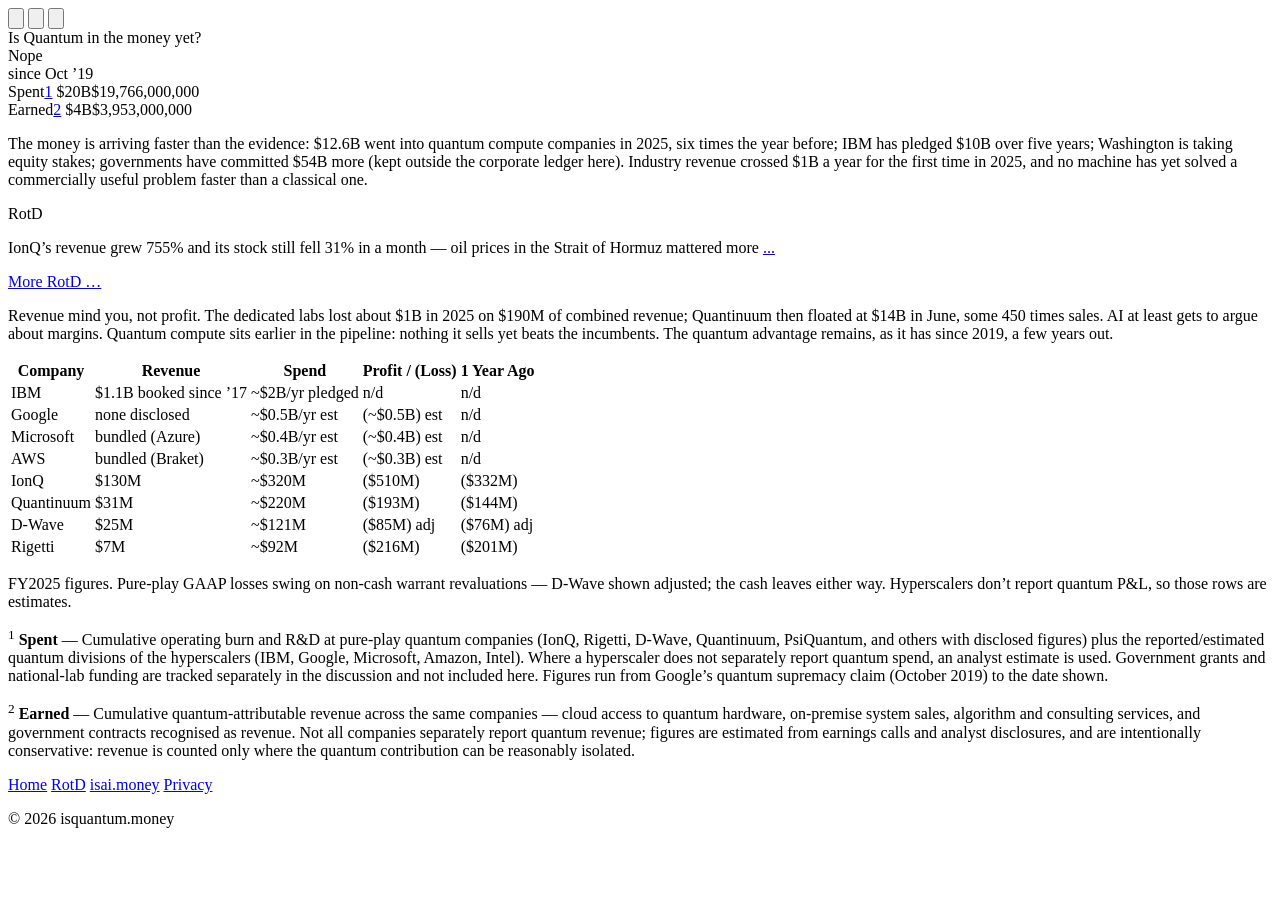
==== index.html @ f1ada610 "deploy: 2026-07-30" ====
<!DOCTYPE html>
<html lang="en">
  <head>
    <meta charset="UTF-8">
    <script>(function(){try{var t=localStorage.getItem('theme');if(t==='light'||t==='dark'){document.documentElement.setAttribute('data-theme',t);}}catch(e){}})();</script>
    <meta name="viewport" content="width=device-width, initial-scale=1.0">
    <meta http-equiv="X-UA-Compatible" content="IE=edge">

    <title>Is Quantum in the Money Yet?</title>
    <meta name="description" content="Tracking whether the quantum computing industry is making money — revenue, spend, and burn rates across quantum labs and hyperscaler quantum divisions.">
    <meta name="robots" content="index, follow">
    <meta name="revisit-after" content="1 day">

    <link rel="canonical" href="https://isquantum.money/">

    <!-- Open Graph -->
    <meta property="og:type" content="website">
    <meta property="og:url" content="https://isquantum.money/">
    <meta property="og:title" content="Is Quantum in the Money Yet?">
    <meta property="og:description" content="Tracking whether the quantum computing industry is making money — revenue, spend, and burn rates across quantum labs and hyperscaler quantum divisions.">
    <!-- og:image TBD — needs quantum-specific artwork (assets/OG.png, 1200×630) -->


    <link rel="icon" type="image/svg+xml" href="/favicon.svg">

    <link rel="stylesheet" href="style.css">
    <script src="scripts.js" defer></script>
    <script src="theme.js" defer></script>

    
  </head>
  <body>

    <div class="theme-toggle" role="radiogroup" aria-label="Theme">
      <button type="button" data-theme-choice="light" role="radio" aria-checked="false" aria-label="Light" title="Light">
        <svg class="theme-toggle-icon" viewBox="0 0 24 24" aria-hidden="true">
          <circle cx="12" cy="12" r="4" fill="currentColor"/>
          <g stroke="currentColor" stroke-width="1.5" stroke-linecap="round">
            <line x1="12" y1="2" x2="12" y2="4.5"/>
            <line x1="12" y1="19.5" x2="12" y2="22"/>
            <line x1="2" y1="12" x2="4.5" y2="12"/>
            <line x1="19.5" y1="12" x2="22" y2="12"/>
            <line x1="4.93" y1="4.93" x2="6.64" y2="6.64"/>
            <line x1="17.36" y1="17.36" x2="19.07" y2="19.07"/>
            <line x1="4.93" y1="19.07" x2="6.64" y2="17.36"/>
            <line x1="17.36" y1="6.64" x2="19.07" y2="4.93"/>
          </g>
        </svg>
      </button>
      <button type="button" data-theme-choice="auto" role="radio" aria-checked="true" aria-label="Match system" title="Match system">
        <svg class="theme-toggle-icon" viewBox="0 0 24 24" aria-hidden="true">
          <circle cx="12" cy="12" r="9" fill="none" stroke="currentColor" stroke-width="1.5"/>
          <path d="M12 3a9 9 0 0 1 0 18Z" fill="currentColor"/>
        </svg>
      </button>
      <button type="button" data-theme-choice="dark" role="radio" aria-checked="false" aria-label="Dark" title="Dark">
        <svg class="theme-toggle-icon" viewBox="0 0 24 24" aria-hidden="true">
          <path d="M20 14.5A8.5 8.5 0 1 1 9.5 4a7 7 0 0 0 10.5 10.5Z" fill="currentColor"/>
        </svg>
      </button>
    </div>

    <div class="content" id="question">
      Is Quantum in the money yet?
    </div>

    <div class="content">
      <span class="content" id="yesno">Nope</span>
    </div>

    <div class="content"><!--
  Audit trail (2026-07-07):

  SPENT since 23 Oct 2019 (corporate only): ~$20B
    Pure-play cumulative burn ~$8B:
      IonQ ~$1.3B (net losses FY20-25: 15+106+49+158+332+510M = ~$1.17B, + H1'26)
      Rigetti ~$0.6B | D-Wave ~$0.45B | Quantinuum ~$0.9B (FY24 $144M, FY25 $193M + prior years)
      PsiQuantum ~$1.2B | others (Xanadu, Pasqal, IQM, SandboxAQ, QuEra, Alice & Bob, ...) ~$3-3.5B
    Hyperscaler quantum R&D ~$13B (est; none separately reported):
      IBM ~$4.5B | Google ~$3B | Microsoft ~$2.5B | Amazon ~$1.5B | Intel ~$1B | others ~$1.5B
    Central estimate ~$21B -> $20B (speculative, rounded to nearest $5B).
    Capital RAISED is higher (McKinsey QTM 2026: $12.6B into quantum cos in 2025 alone) but
    much sits unspent on balance sheets (IonQ $3.3B, D-Wave $588M, Rigetti $569M cash).
    Government commitments (>$54B, McKinsey) excluded per methodology.
  Per-sec (spend): current annualised corporate spend ~$6.5B/yr
    (IBM ~$2B/yr pledge, pure-play burn ~$1B/yr, PsiQuantum builds, other startups, other
    hyperscalers) -> 6,500,000,000 / 31,557,600 s/yr = $206/s

  EARNED since 23 Oct 2019: ~$4B (estimate)
    Annual industry revenue: '19Q4 ~0.03 + '20 ~0.15 + '21 ~0.25 + '22 ~0.4 + '23 ~0.55
    + '24 ~0.7 + '25 ~1.1 (McKinsey: first year >$1B) + H1'26 ~0.7 = ~$3.9B -> $4B
    Cross-checks: IBM claims $1.1B booked since 2017; FY25 revenue: IonQ $130M,
    Quantinuum $30.9M, D-Wave $24.6M, Rigetti $7.1M; IonQ FY26 guidance $260-270M.
  Per-sec (revenue): current annualised ~$1.5B/yr
    -> 1,500,000,000 / 31,557,600 = $48/s

  Sources: McKinsey Quantum Technology Monitor 2026; company Q4/FY2025 and Q1 2026 releases;
  Quantinuum S-1 + Nasdaq debut (Jun 2026); IBM newsroom 2026-06-02 ($10B/5yr commitment);
  NIST/DoC letters of intent 2026-05-21. Full notes: research/research.2026-07-07.md
-->
<div class="aside totals">
  <div class="aside-title">since Oct &rsquo;19</div>
  <div class="total-item spend">
    <span class="total-label">Spent<a href="#fn1" class="fn-ref">1</a></span>
    <span class="total-value" data-value="20000000000" data-per-sec="206">$20B</span>
  </div>
  <div class="total-item revenue">
    <span class="total-label">Earned<a href="#fn2" class="fn-ref">2</a></span>
    <span class="total-value" data-value="4000000000" data-per-sec="48">$4B</span>
  </div>
</div></div>

    

    <div class="content">
  <p class="content">

The money is arriving faster than the evidence: $12.6B went into quantum
compute companies in 2025, six times the year before; IBM has pledged $10B over
five years; Washington is taking equity stakes; governments have committed $54B
more (kept outside the corporate ledger here). Industry revenue crossed $1B a
year for the first time in 2025, and no machine has yet solved a commercially
useful problem faster than a classical one.

  </p>
  <div class="aside rotd">
  <div class="aside-title" title="Ridiculousness of the Day">RotD</div>
  <p class="rotd-body">IonQ&rsquo;s revenue grew 755% and its stock still fell 31% in a month &mdash; oil prices in the Strait of Hormuz mattered more <a href="https://www.tikr.com/blog/ionq-fell-31-in-a-month-was-the-selloff-justified" rel="noopener noreferrer">...</a></p>
  <a class="rotd-more" href="/rotd/">More RotD &hellip;</a>
</div>

  <p class="content">

Revenue mind you, not profit. The dedicated labs lost about $1B in 2025 on
$190M of combined revenue; Quantinuum then floated at $14B in June, some 450
times sales. AI at least gets to argue about margins. Quantum compute sits
earlier in the pipeline: nothing it sells yet beats the incumbents. The quantum
advantage remains, as it has since 2019, a few years out.

  </p>
  <table class="content">
    <thead>
      <tr><th>Company</th><th>Revenue</th><th>Spend</th><th>Profit / (Loss)</th><th>1 Year Ago</th></tr>
    </thead>
    <tbody>
      <tr><td>IBM</td><td>$1.1B booked since &rsquo;17</td><td>~$2B/yr pledged</td><td>n/d</td><td>n/d</td></tr>
      <tr><td>Google</td><td>none disclosed</td><td>~$0.5B/yr est</td><td>(~$0.5B) est</td><td>n/d</td></tr>
      <tr><td>Microsoft</td><td>bundled (Azure)</td><td>~$0.4B/yr est</td><td>(~$0.4B) est</td><td>n/d</td></tr>
      <tr><td>AWS</td><td>bundled (Braket)</td><td>~$0.3B/yr est</td><td>(~$0.3B) est</td><td>n/d</td></tr>
      <tr><td>IonQ</td><td>$130M</td><td>~$320M</td><td>($510M)</td><td>($332M)</td></tr>
      <tr><td>Quantinuum</td><td>$31M</td><td>~$220M</td><td>($193M)</td><td>($144M)</td></tr>
      <tr><td>D-Wave</td><td>$25M</td><td>~$121M</td><td>($85M) adj</td><td>($76M) adj</td></tr>
      <tr><td>Rigetti</td><td>$7M</td><td>~$92M</td><td>($216M)</td><td>($201M)</td></tr>
    </tbody>
  </table>
  <p class="content">FY2025 figures. Pure-play GAAP losses swing on non-cash warrant revaluations &mdash; D-Wave shown adjusted; the cash leaves either way. Hyperscalers don&rsquo;t report quantum P&amp;L, so those rows are estimates.</p>
</div>

    <div class="content footnotes">
      <p class="footnote" id="fn1"><sup>1</sup> <strong>Spent</strong> &mdash; Cumulative operating burn and R&amp;D at pure-play quantum companies (IonQ, Rigetti, D-Wave, Quantinuum, PsiQuantum, and others with disclosed figures) plus the reported/estimated quantum divisions of the hyperscalers (IBM, Google, Microsoft, Amazon, Intel). Where a hyperscaler does not separately report quantum spend, an analyst estimate is used. Government grants and national-lab funding are tracked separately in the discussion and not included here. Figures run from Google&rsquo;s quantum supremacy claim (October 2019) to the date shown.</p>
      <p class="footnote" id="fn2"><sup>2</sup> <strong>Earned</strong> &mdash; Cumulative quantum-attributable revenue across the same companies &mdash; cloud access to quantum hardware, on-premise system sales, algorithm and consulting services, and government contracts recognised as revenue. Not all companies separately report quantum revenue; figures are estimated from earnings calls and analyst disclosures, and are intentionally conservative: revenue is counted only where the quantum contribution can be reasonably isolated.</p>
    </div>

    <nav class="sidebar" aria-label="Site links">
      <a class="sidebar-link" href="/">Home</a>
      <a class="sidebar-link" href="/rotd/">RotD</a>
      <a class="sidebar-link" href="https://isai.money" rel="noopener noreferrer">isai.money</a>
      <a class="sidebar-link" href="/privacy.html">Privacy</a>
    </nav>

    <footer>
      <p>
        &copy; <span id="copyright-year">2026</span> isquantum.money
      </p>
    </footer>

  </body>
</html>
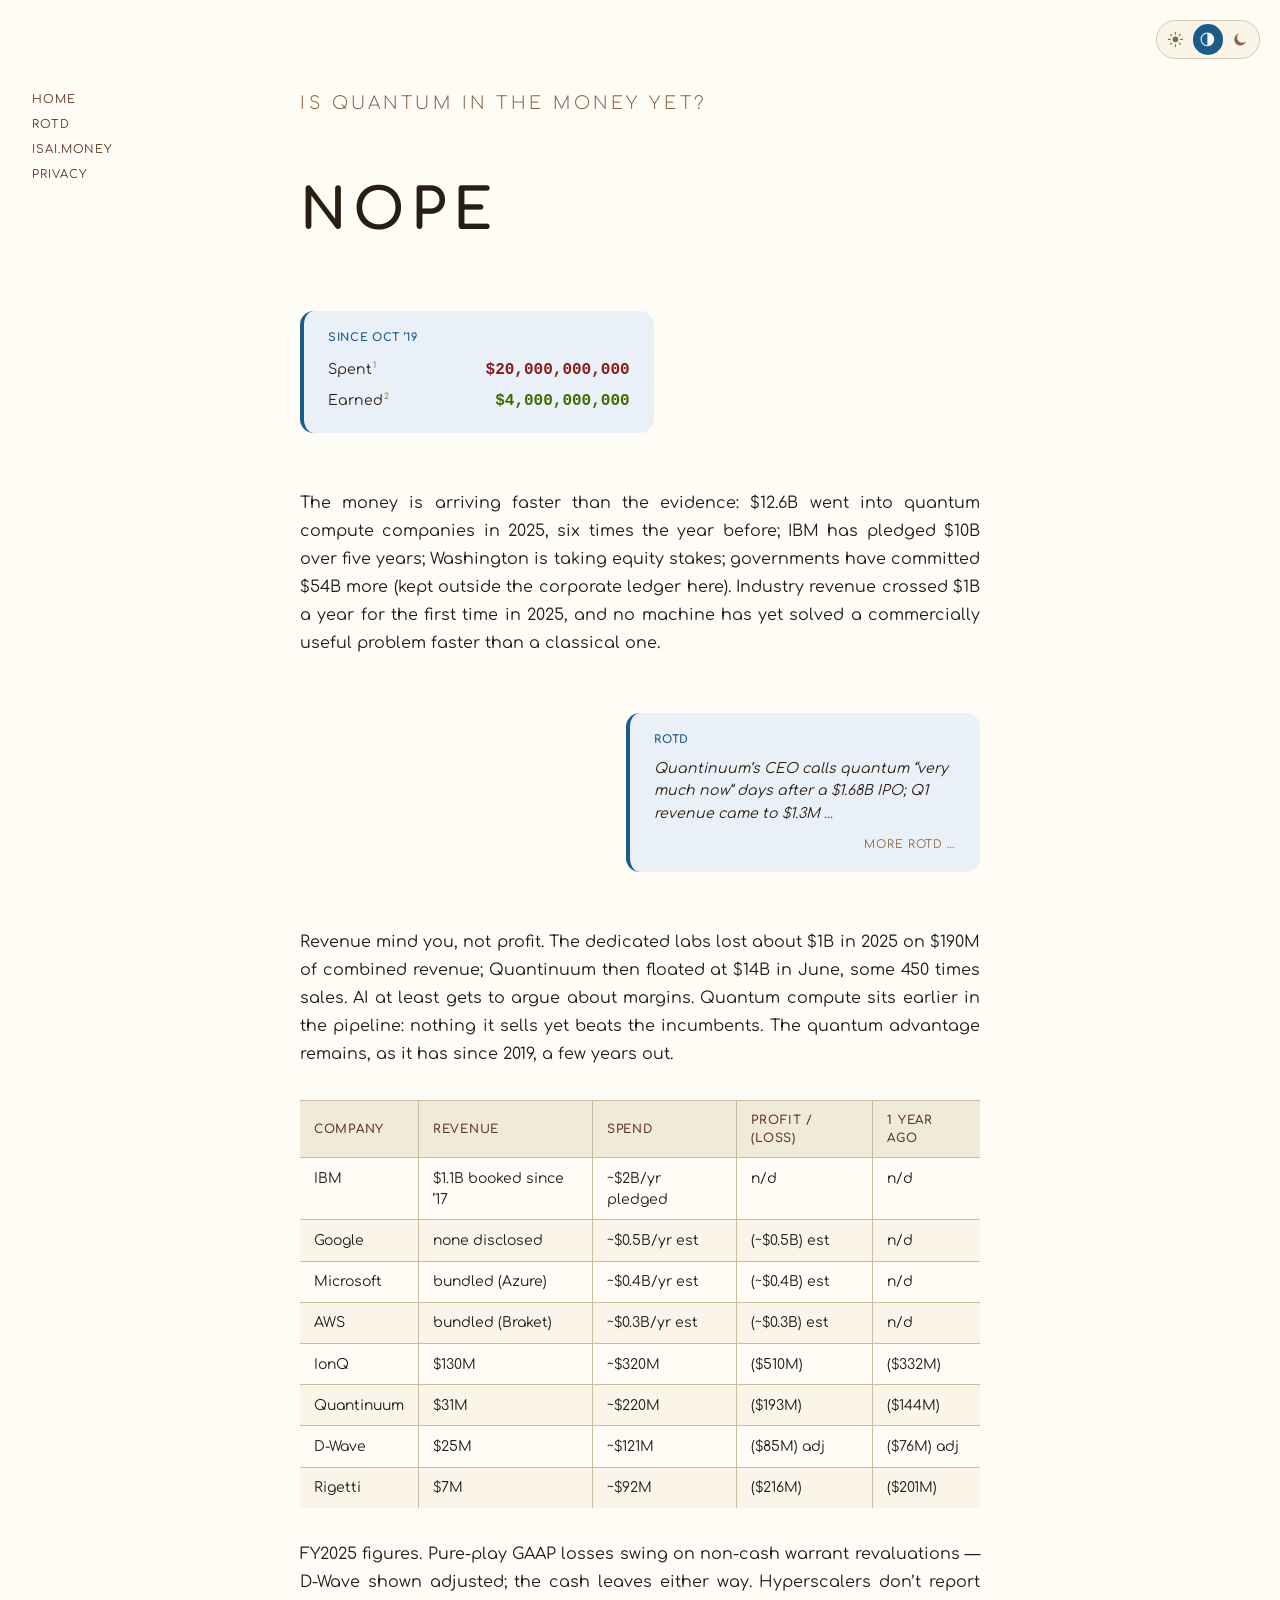
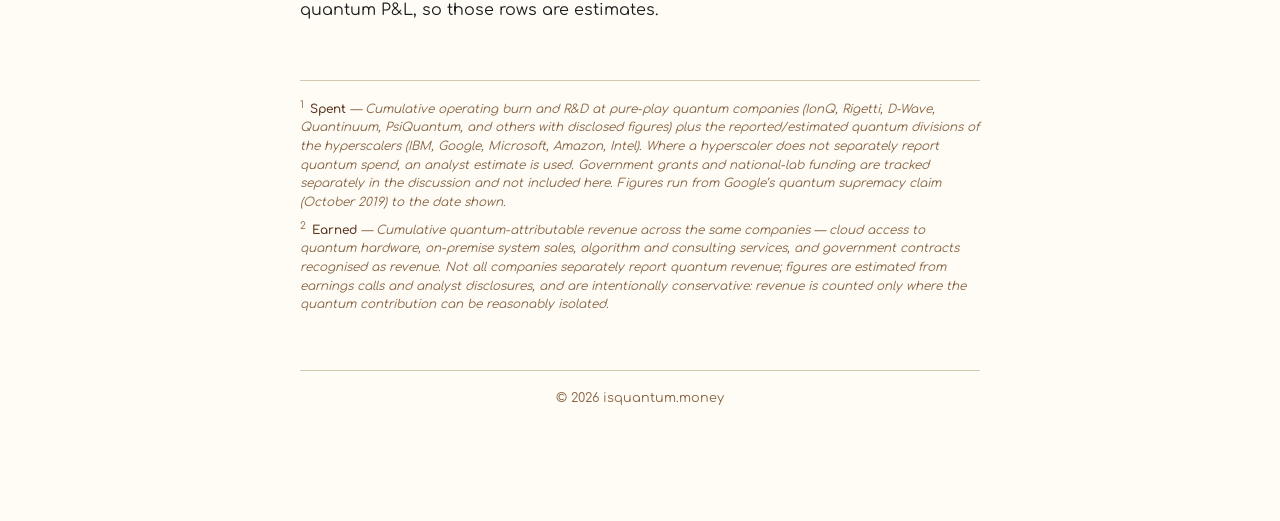
==== commit 09877964: "deploy: 2026-08-18" ====
--- a/index.html
+++ b/index.html
@@ -125,7 +125,7 @@
   </p>
   <div class="aside rotd">
   <div class="aside-title" title="Ridiculousness of the Day">RotD</div>
-  <p class="rotd-body">IonQ&rsquo;s revenue grew 755% and its stock still fell 31% in a month &mdash; oil prices in the Strait of Hormuz mattered more <a href="https://www.tikr.com/blog/ionq-fell-31-in-a-month-was-the-selloff-justified" rel="noopener noreferrer">...</a></p>
+  <p class="rotd-body">Quantinuum&rsquo;s CEO calls quantum &ldquo;very much now&rdquo; days after a $1.68B IPO; Q1 revenue came to $1.3M <a href="https://finance.yahoo.com/markets/stocks/articles/next-quantum-computing-ipo-ceo-123857021.html" rel="noopener noreferrer">...</a></p>
   <a class="rotd-more" href="/rotd/">More RotD &hellip;</a>
 </div>
 
--- a/style.css
+++ b/style.css
@@ -0,0 +1,768 @@
+/* ============================================================
+   Bauhaus / Solarized Light stylesheet
+   ============================================================ */
+
+/* Google Fonts: Comfortaa */
+@import url('https://fonts.googleapis.com/css2?family=Comfortaa:wght@300;400;500;600;700&display=swap');
+
+/* ── Design tokens ──────────────────────────────────────── */
+:root {
+  /* Backgrounds: cream & beige spectrum */
+  --bg-page:      #fefcf5;   /* very light cream — page background */
+  --bg-section:   #faf5e8;   /* slightly warmer, section backgrounds */
+  --bg-beige:     #f2ead8;   /* used for table heads */
+  --bg-rotd:      #eaf0f7;   /* cool blue-tinted pane for ROTD */
+
+  /* Foreground */
+  --fg-black:     #1c1c1c;   /* body text */
+  --fg-brown-dk:  #2e1f0f;   /* darkest title text */
+  --fg-brown:     #5c3520;   /* mid brown — subheadings, footer */
+  --fg-brown-lt:  #8a6545;   /* lighter brown — captions, meta */
+
+  /* Accents */
+  --accent-blue:  #1a5c8a;   /* deep blue — links */
+  --accent-red:   #8b1a1a;   /* deep red */
+  --accent-yellow:#b58900;   /* rich solarized yellow */
+  --accent-green: #3d6b00;   /* used sparingly */
+
+  /* Borders */
+  --border-main:  #d4c9b0;
+  --border-table: #c8bda0;
+
+  /* Typography */
+  --font-main: 'Comfortaa', 'Segoe UI', sans-serif;
+
+  /* Spacing rhythm */
+  --space-xs: 0.5rem;
+  --space-sm: 1rem;
+  --space-md: 2rem;
+  --space-lg: 3.5rem;
+  --space-xl: 5rem;
+}
+
+/* ── Dark tokens — Bauhaus / Solarized Dark ─────────────────
+   Applied automatically when the OS/browser reports a dark
+   appearance, unless overridden by an explicit user choice
+   (see [data-theme] below). Same token names, same relative
+   contrast relationships, warm palette inverted onto a near-
+   black ground. */
+@media (prefers-color-scheme: dark) {
+  :root {
+    --bg-page:      #1b140d;
+    --bg-section:   #221a12;
+    --bg-beige:     #2b2117;
+    --bg-rotd:      #16202b;
+
+    --fg-black:     #ede4d3;
+    --fg-brown-dk:  #f5ecd9;
+    --fg-brown:     #d9c3a0;
+    --fg-brown-lt:  #a68a68;
+
+    --accent-blue:  #6cb6e8;
+    --accent-red:   #e2726b;
+    --accent-yellow:#e0b64d;
+    --accent-green: #8bc34a;
+
+    --border-main:  #4a3c2a;
+    --border-table: #55442f;
+  }
+}
+
+/* Explicit user choice always wins over the OS/browser default above. */
+:root[data-theme="dark"] {
+  --bg-page:      #1b140d;
+  --bg-section:   #221a12;
+  --bg-beige:     #2b2117;
+  --bg-rotd:      #16202b;
+
+  --fg-black:     #ede4d3;
+  --fg-brown-dk:  #f5ecd9;
+  --fg-brown:     #d9c3a0;
+  --fg-brown-lt:  #a68a68;
+
+  --accent-blue:  #6cb6e8;
+  --accent-red:   #e2726b;
+  --accent-yellow:#e0b64d;
+  --accent-green: #8bc34a;
+
+  --border-main:  #4a3c2a;
+  --border-table: #55442f;
+}
+
+:root[data-theme="light"] {
+  --bg-page:      #fefcf5;
+  --bg-section:   #faf5e8;
+  --bg-beige:     #f2ead8;
+  --bg-rotd:      #eaf0f7;
+
+  --fg-black:     #1c1c1c;
+  --fg-brown-dk:  #2e1f0f;
+  --fg-brown:     #5c3520;
+  --fg-brown-lt:  #8a6545;
+
+  --accent-blue:  #1a5c8a;
+  --accent-red:   #8b1a1a;
+  --accent-yellow:#b58900;
+  --accent-green: #3d6b00;
+
+  --border-main:  #d4c9b0;
+  --border-table: #c8bda0;
+}
+
+/* ── Reset ──────────────────────────────────────────────── */
+*, *::before, *::after {
+  box-sizing: border-box;
+  margin: 0;
+  padding: 0;
+}
+
+/* ── A11y utility ───────────────────────────────────────── */
+.sr-only {
+  position: absolute;
+  width: 1px;
+  height: 1px;
+  padding: 0;
+  margin: -1px;
+  overflow: hidden;
+  clip: rect(0, 0, 0, 0);
+  white-space: nowrap;
+  border: 0;
+}
+
+/* ── Base ───────────────────────────────────────────────── */
+html {
+  font-size: 16px;
+  scroll-behavior: smooth;
+}
+
+body {
+  font-family: var(--font-main);
+  background-color: var(--bg-page);
+  color: var(--fg-black);
+  line-height: 1.75;
+  /* Wide left/right margins via padding — content is centred */
+  padding: var(--space-lg) 10%;
+}
+
+/* ── Links ──────────────────────────────────────────────── */
+a {
+  color: var(--accent-blue);
+  text-decoration: none;
+}
+a:hover,
+a:focus {
+  text-decoration: underline;
+  text-underline-offset: 3px;
+}
+
+/* ── Page-level layout wrapper ──────────────────────────── */
+/* All direct-body children share the same centred column */
+body > div.content,
+body > footer {
+  max-width: 680px;
+  margin-left: auto;
+  margin-right: auto;
+  margin-bottom: var(--space-lg);
+}
+
+/* ── Question heading ────────────────────────────────────── */
+#question {
+  font-size: clamp(0.85rem, 2.5vw, 1.1rem);
+  font-weight: 300;
+  text-transform: uppercase;
+  letter-spacing: 0.2em;
+  color: var(--fg-brown-lt);
+  text-align: left;
+  padding-top: var(--space-md);
+  padding-bottom: 0;
+}
+
+/* ── Yes / No hero answer ───────────────────────────────── */
+#yesno {
+  display: block;
+  font-family: var(--font-main);
+  font-weight: 700;
+  font-size: clamp(2.5rem, 9vw, 3.5rem);
+  text-transform: uppercase;
+  letter-spacing: 0.12em;
+  line-height: 1;
+
+  /* Gradient: dark brown → near-black */
+  background: linear-gradient(160deg, var(--fg-brown-dk) 0%, var(--fg-black) 60%);
+  -webkit-background-clip: text;
+  -webkit-text-fill-color: transparent;
+  background-clip: text;
+
+  padding: var(--space-xs) 0 var(--space-sm);
+  text-align: left;
+}
+
+/* Wrapper div for yesno — no separator */
+div.content:has(#yesno) {
+  margin-bottom: var(--space-md);
+}
+
+/* ── Aside — shared narrow right-aligned pane ───────────── */
+/* Used by both p.rotd and .totals. Split back out per-class if the
+   two ever visually diverge. */
+.aside {
+  background-color: var(--bg-rotd);
+  border-radius: 0.875rem;
+  border-left: 4px solid var(--accent-blue);
+  padding: 1.1rem 1.5rem;
+  color: var(--fg-brown-dk);
+  max-width: 52%;
+  margin-left: auto;
+  margin-right: 0;
+  margin-top: var(--space-lg);
+  margin-bottom: var(--space-lg);
+}
+
+/* ── RotD body — italic quote below the shared aside title ── */
+.rotd-body {
+  font-style: italic;
+  font-size: 0.88rem;
+  line-height: 1.6;
+}
+
+.rotd-body a {
+  color: var(--accent-blue);
+  font-style: normal;
+}
+
+/* ── "More RotD…" link — homepage only, sits inside .aside.rotd ─ */
+.aside.rotd .rotd-more {
+  display: block;
+  margin-top: 0.6rem;
+  font-size: 0.7rem;
+  text-transform: uppercase;
+  letter-spacing: 0.08em;
+  color: var(--fg-brown-lt);
+  text-align: right;
+}
+
+.aside.rotd .rotd-more:hover,
+.aside.rotd .rotd-more:focus {
+  color: var(--accent-blue);
+  text-decoration: none;
+}
+
+/* ── Discussion content ─────────────────────────────────── */
+p.content {
+  margin-bottom: 1.4rem;
+  font-size: 1rem;
+  color: var(--fg-black);
+  text-align: justify;
+  hyphens: auto;
+}
+
+p.content:last-of-type {
+  margin-bottom: 0;
+}
+
+p.content strong {
+  font-weight: 700;
+  color: var(--fg-brown-dk);
+}
+
+/* ── Lists ──────────────────────────────────────────────── */
+ul, ol {
+  padding-left: 1.5rem;
+  margin-bottom: var(--space-sm);
+}
+
+li {
+  margin-bottom: 0.35rem;
+}
+
+/* ── Headings ───────────────────────────────────────────── */
+h1, h2, h3, h4 {
+  font-family: var(--font-main);
+  text-transform: uppercase;
+  letter-spacing: 0.05em;
+  line-height: 1.2;
+  margin-bottom: var(--space-sm);
+}
+
+h1 {
+  font-size: 2rem;
+  font-weight: 700;
+  color: var(--fg-black);
+}
+
+h2 {
+  font-size: 1.4rem;
+  font-weight: 600;
+  color: var(--fg-brown-dk);
+  margin-top: var(--space-md);
+  padding-bottom: 0.3em;
+}
+
+h3 {
+  font-size: 1rem;
+  font-weight: 600;
+  color: var(--fg-brown);
+  margin-top: var(--space-sm);
+}
+
+/* ── Tables ─────────────────────────────────────────────── */
+table.content {
+  width: 100%;
+  border-collapse: collapse;
+  margin: var(--space-md) 0;
+  font-size: 0.875rem;
+  line-height: 1.5;
+}
+
+/* Column headers styled like h3 */
+table.content thead th {
+  font-family: var(--font-main);
+  font-weight: 600;
+  font-size: 0.75rem;
+  text-transform: uppercase;
+  letter-spacing: 0.06em;
+  color: var(--fg-brown);
+  background-color: var(--bg-beige);
+  padding: 0.625rem 0.875rem;
+  text-align: left;
+  border-top: 1px solid var(--border-table);
+  border-bottom: 1px solid var(--border-table);
+}
+
+table.content thead th:not(:last-child) {
+  border-right: 1px solid var(--border-table);
+}
+
+table.content tbody td {
+  padding: 0.6rem 0.875rem;
+  vertical-align: top;
+  border-bottom: 1px solid var(--border-table);
+}
+
+table.content tbody td:not(:last-child) {
+  border-right: 1px solid var(--border-table);
+}
+
+table.content tbody tr:last-child td {
+  border-bottom: none;
+}
+
+table.content tbody tr:nth-child(even) {
+  background-color: var(--bg-section);
+}
+
+table.content tbody strong {
+  font-weight: 600;
+  color: var(--fg-brown-dk);
+}
+
+/* ── Aside title — shared header for totals and RotD panes ── */
+.aside-title {
+  font-weight: 700;
+  text-transform: uppercase;
+  letter-spacing: 0.06em;
+  font-size: 0.7rem;
+  color: var(--accent-blue);
+  margin-bottom: var(--space-xs);
+}
+
+/* Show a subtle cursor hint when the title has a native tooltip. */
+.aside-title[title] {
+  cursor: help;
+}
+
+/* Archive date headers are permalinks — keep the title's own styling. */
+.aside-title a {
+  color: inherit;
+}
+
+/* Flag the entry a permalink landed on. */
+.aside.rotd:target {
+  border-left-color: var(--accent-red);
+}
+
+/* ── Running totals — left-aligned variant ──────────────── */
+.aside.totals {
+  margin-left: 0;
+  margin-right: auto;
+}
+
+/* ── Running totals — pane interior ────────────────────── */
+
+.total-item {
+  display: flex;
+  justify-content: space-between;
+  align-items: baseline;
+  gap: var(--space-md);
+}
+
+.total-item + .total-item {
+  margin-top: 0.2rem;
+}
+
+.total-label {
+  font-size: 0.88rem;
+  color: var(--fg-brown-dk);
+}
+
+.total-value {
+  font-family: ui-monospace, 'SF Mono', 'Menlo', 'Consolas', monospace;
+  font-size: 1rem;
+  font-weight: 750;
+  color: var(--fg-brown-dk);
+  font-variant-numeric: tabular-nums;
+  text-align: right;
+}
+
+.total-item.spend .total-value   { color: var(--accent-red); }
+.total-item.revenue .total-value { color: var(--accent-green); }
+
+/* ── Footnote references (superscript links in totals labels) ── */
+.fn-ref {
+  font-size: 0.6em;
+  color: var(--fg-brown-lt);
+  text-decoration: none;
+  vertical-align: super;
+  line-height: 0;
+  margin-left: 0.15em;
+  font-style: normal;
+}
+
+.fn-ref:hover {
+  color: var(--accent-blue);
+}
+
+/* ── Footnotes block ────────────────────────────────────── */
+.footnotes {
+  border-top: 1px solid var(--border-main);
+  padding-top: var(--space-sm);
+}
+
+.footnote {
+  font-size: 0.75rem;
+  color: var(--fg-brown-lt);
+  font-style: italic;
+  line-height: 1.55;
+  margin-bottom: 0.4rem;
+}
+
+.footnote:last-child {
+  margin-bottom: 0;
+}
+
+.footnote sup {
+  font-style: normal;
+  color: var(--fg-brown-lt);
+  margin-right: 0.2em;
+}
+
+.footnote strong {
+  font-style: normal;
+  font-weight: 600;
+  color: var(--fg-brown);
+}
+
+/* ── RotD archive — /rotd/ list pages ──────────────────── */
+/* Header block above the list */
+.archive-header {
+  margin-top: var(--space-sm);
+  margin-bottom: var(--space-md);
+}
+
+.archive-header h1 {
+  font-size: 1.6rem;
+  font-weight: 700;
+  color: var(--fg-brown-dk);
+  margin-bottom: 0.5rem;
+}
+
+
+/* Left-align + full-width the aside cards when they're in the archive list */
+.rotd-list .aside.rotd {
+  max-width: 100%;
+  margin-left: 0;
+  margin-right: 0;
+  margin-top: var(--space-md);
+  margin-bottom: var(--space-md);
+}
+
+.rotd-list .aside.rotd:first-child {
+  margin-top: 0;
+}
+
+/* ── Pager — prev/next navigation on archive pages ─────── */
+.pager {
+  display: flex;
+  justify-content: space-between;
+  align-items: center;
+  gap: var(--space-sm);
+  padding-top: var(--space-sm);
+  padding-bottom: var(--space-md);
+  margin-top: var(--space-md);
+  font-size: 0.85rem;
+}
+
+.pager-newer,
+.pager-older {
+  color: var(--accent-blue);
+  text-decoration: none;
+  font-weight: 500;
+  letter-spacing: 0.04em;
+}
+
+.pager-newer:hover,
+.pager-older:hover {
+  text-decoration: underline;
+  text-underline-offset: 3px;
+}
+
+.pager-page {
+  color: var(--fg-brown-lt);
+  font-size: 0.72rem;
+  text-transform: uppercase;
+  letter-spacing: 0.1em;
+}
+
+.pager-placeholder {
+  display: inline-block;
+  min-width: 1px;
+}
+
+/* ── Sidebar — flat site nav, identical on every page ───── */
+/* Narrow viewports: a centred horizontal strip above the footer.
+   Wide viewports (≥1120px, where a rail clears the 680px column):
+   a fixed rail in the left gutter. */
+.sidebar {
+  max-width: 680px;
+  margin: 0 auto var(--space-md);
+  display: flex;
+  flex-wrap: wrap;
+  justify-content: center;
+  column-gap: 1.5rem;
+  row-gap: 0.35rem;
+}
+
+.sidebar-link {
+  font-size: 0.72rem;
+  text-transform: uppercase;
+  letter-spacing: 0.08em;
+  color: var(--fg-brown);
+}
+
+.sidebar-link:hover,
+.sidebar-link:focus {
+  color: var(--accent-blue);
+}
+
+/* Inline icon links (e.g. Bluesky) sit at text height and inherit the
+   link colour, hover included. */
+.sidebar-link .sidebar-icon {
+  height: 1em;
+  width: auto;
+  fill: currentColor;
+  vertical-align: -0.125em;
+}
+
+@media (min-width: 1120px) {
+  .sidebar {
+    position: fixed;
+    top: calc(var(--space-lg) + var(--space-md));
+    left: 2rem;
+    width: 11rem;
+    display: block;
+    margin: 0;
+  }
+
+  .sidebar-link {
+    display: block;
+    padding: 0.15rem 0;
+  }
+}
+
+/* ── Prose pages (privacy etc.) — long-form text in the column ── */
+.prose p {
+  margin-bottom: 1rem;
+  font-size: 0.95rem;
+}
+
+.prose ul {
+  margin-bottom: var(--space-sm);
+  font-size: 0.95rem;
+}
+
+/* Section headings in the aside-title language — no underlines */
+.prose h2 {
+  font-size: 0.8rem;
+  font-weight: 700;
+  letter-spacing: 0.06em;
+  color: var(--accent-blue);
+  border-bottom: none;
+  padding-bottom: 0;
+  margin-top: var(--space-md);
+  margin-bottom: var(--space-xs);
+}
+
+.prose h3 {
+  font-size: 0.9rem;
+  color: var(--fg-brown);
+  margin-top: var(--space-sm);
+  margin-bottom: var(--space-xs);
+}
+
+.prose-meta {
+  color: var(--fg-brown-lt);
+  font-size: 0.8rem;
+}
+
+/* ── Ad slot ────────────────────────────────────────────── */
+.ad-slot {
+  max-width: 680px;
+  margin-left: auto;
+  margin-right: auto;
+  margin-bottom: var(--space-lg);
+  text-align: center;
+}
+
+/* ── Footer ─────────────────────────────────────────────── */
+footer {
+  border-top: 1px solid var(--border-main);
+  padding-top: var(--space-sm);
+  color: var(--fg-brown-lt);
+  font-size: 0.8rem;
+  text-align: center;
+  max-width: 680px;
+  margin-left: auto;
+  margin-right: auto;
+  margin-bottom: 0;
+}
+
+footer a:hover {
+  color: var(--accent-blue);
+}
+
+/* ── Theme toggle — floating light/auto/dark segmented control ── */
+.theme-toggle {
+  position: fixed;
+  top: 1.25rem;
+  right: 1.25rem;
+  z-index: 1000;
+  display: flex;
+  gap: 0.15rem;
+  background-color: var(--bg-section);
+  border: 1px solid var(--border-main);
+  border-radius: 999px;
+  padding: 0.2rem;
+}
+
+.theme-toggle button {
+  all: unset;
+  box-sizing: border-box;
+  cursor: pointer;
+  display: flex;
+  align-items: center;
+  justify-content: center;
+  width: 1.9rem;
+  height: 1.9rem;
+  border-radius: 999px;
+  color: var(--fg-brown-lt);
+}
+
+.theme-toggle button:hover,
+.theme-toggle button:focus-visible {
+  color: var(--accent-blue);
+}
+
+.theme-toggle button:focus-visible {
+  outline: 2px solid var(--accent-blue);
+  outline-offset: 2px;
+}
+
+.theme-toggle button[aria-checked="true"] {
+  background-color: var(--accent-blue);
+  color: var(--bg-page);
+}
+
+.theme-toggle button[aria-checked="true"]:hover,
+.theme-toggle button[aria-checked="true"]:focus-visible {
+  color: var(--bg-page);
+}
+
+.theme-toggle-icon {
+  width: 1.05rem;
+  height: 1.05rem;
+  fill: currentColor;
+}
+
+/* ── Responsive: Tablet (≤ 1024px) ─────────────────────── */
+@media (max-width: 1024px) {
+  body {
+    padding: var(--space-md) 6%;
+  }
+}
+
+/* ── Responsive: Mobile (≤ 640px) ──────────────────────── */
+@media (max-width: 640px) {
+  body {
+    padding: var(--space-sm) var(--space-sm);
+  }
+
+  body > div.content,
+  body > footer {
+    max-width: 100%;
+  }
+
+  p.content {
+    text-align: left;
+    hyphens: none;
+  }
+
+  #yesno {
+    font-size: clamp(2.5rem, 16vw, 4rem);
+    letter-spacing: 0.08em;
+  }
+
+  .aside {
+    max-width: 100%;
+    margin-left: auto;
+    margin-right: auto;
+    padding: 1rem 1.25rem;
+    border-radius: 0.625rem;
+  }
+
+  .rotd-body { font-size: 0.88rem; }
+
+  /* Make wide tables horizontally scrollable on small screens */
+  div.content {
+    overflow-x: auto;
+    -webkit-overflow-scrolling: touch;
+  }
+
+  table.content {
+    font-size: 0.78rem;
+    min-width: 560px;
+  }
+
+  table.content thead th,
+  table.content tbody td {
+    padding: 0.45rem 0.625rem;
+  }
+
+  footer {
+    font-size: 0.75rem;
+    padding-top: var(--space-xs);
+  }
+
+  body > div.content {
+    margin-bottom: var(--space-md);
+  }
+
+  .theme-toggle {
+    top: 0.75rem;
+    right: 0.75rem;
+  }
+
+  .theme-toggle button {
+    width: 1.7rem;
+    height: 1.7rem;
+  }
+}
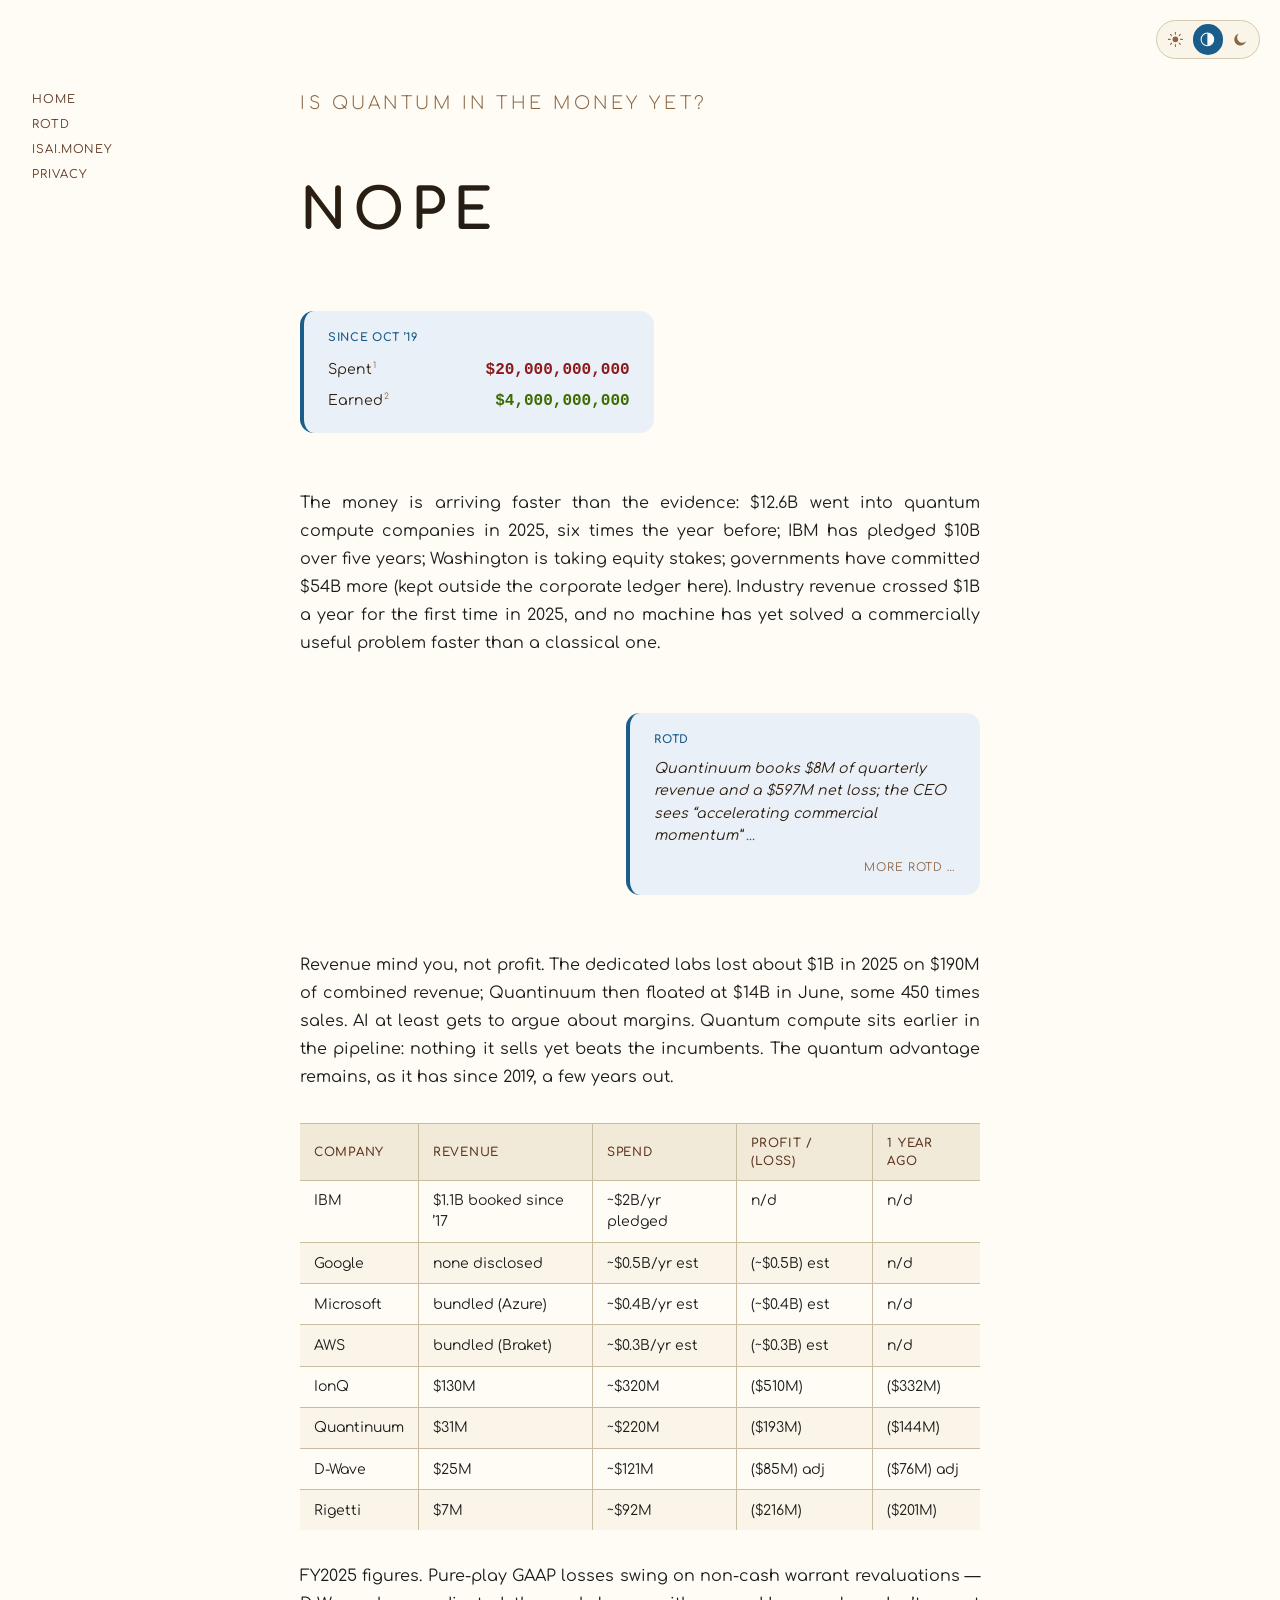
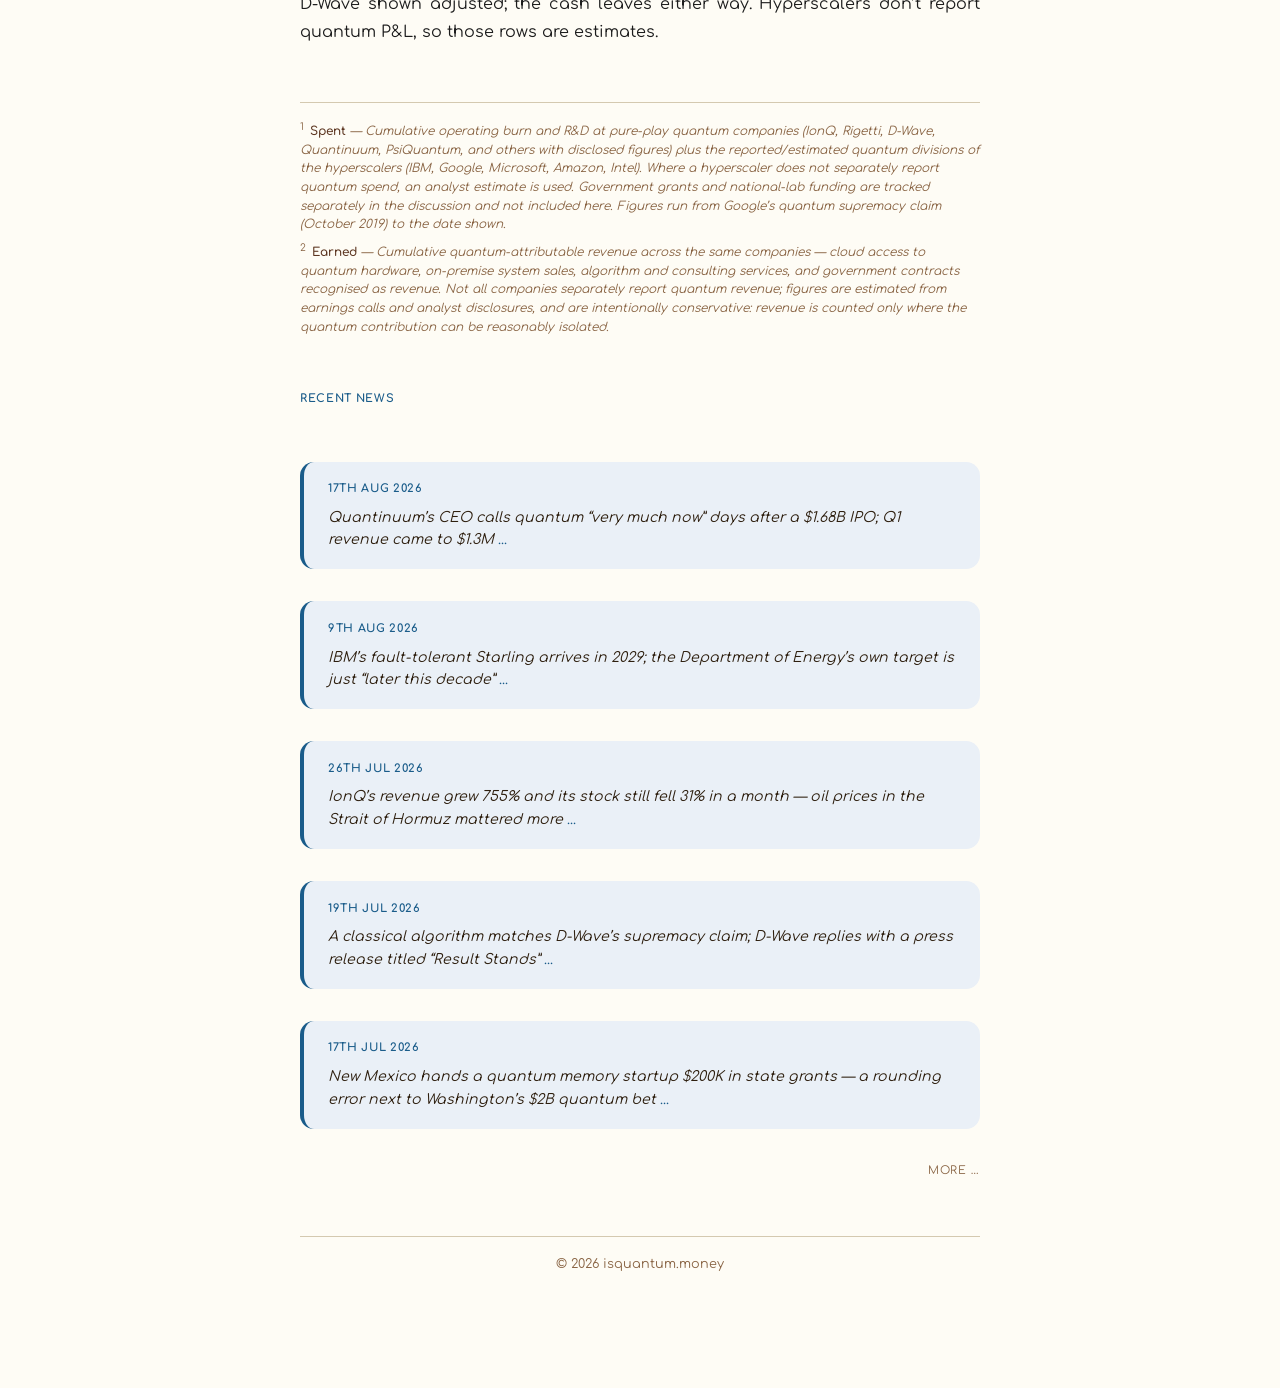
==== commit 3a1c49ac: "deploy: 2026-09-04" ====
--- a/index.html
+++ b/index.html
@@ -125,7 +125,7 @@
   </p>
   <div class="aside rotd">
   <div class="aside-title" title="Ridiculousness of the Day">RotD</div>
-  <p class="rotd-body">Quantinuum&rsquo;s CEO calls quantum &ldquo;very much now&rdquo; days after a $1.68B IPO; Q1 revenue came to $1.3M <a href="https://finance.yahoo.com/markets/stocks/articles/next-quantum-computing-ipo-ceo-123857021.html" rel="noopener noreferrer">...</a></p>
+  <p class="rotd-body">Quantinuum books $8M of quarterly revenue and a $597M net loss; the CEO sees &ldquo;accelerating commercial momentum&rdquo; <a href="https://finance.yahoo.com/technology/articles/quantinuum-q2-2026-earnings-revenue-113810671.html" rel="noopener noreferrer">...</a></p>
   <a class="rotd-more" href="/rotd/">More RotD &hellip;</a>
 </div>
 
@@ -161,6 +161,34 @@
       <p class="footnote" id="fn2"><sup>2</sup> <strong>Earned</strong> &mdash; Cumulative quantum-attributable revenue across the same companies &mdash; cloud access to quantum hardware, on-premise system sales, algorithm and consulting services, and government contracts recognised as revenue. Not all companies separately report quantum revenue; figures are estimated from earnings calls and analyst disclosures, and are intentionally conservative: revenue is counted only where the quantum contribution can be reasonably isolated.</p>
     </div>
 
+    <div class="content section-header">
+<h2>Recent News</h2>
+</div>
+
+<div class="content rotd-list">
+<div class="aside rotd" id="rotd20260817">
+  <div class="aside-title" title="Ridiculousness of the Day"><a href="/rotd/2026-08.html#rotd20260817">17th Aug 2026</a></div>
+  <p class="rotd-body">Quantinuum&rsquo;s CEO calls quantum &ldquo;very much now&rdquo; days after a $1.68B IPO; Q1 revenue came to $1.3M <a href="https://finance.yahoo.com/markets/stocks/articles/next-quantum-computing-ipo-ceo-123857021.html" rel="noopener noreferrer">...</a></p>
+</div>
+<div class="aside rotd" id="rotd20260809">
+  <div class="aside-title" title="Ridiculousness of the Day"><a href="/rotd/2026-08.html#rotd20260809">9th Aug 2026</a></div>
+  <p class="rotd-body">IBM&rsquo;s fault-tolerant Starling arrives in 2029; the Department of Energy&rsquo;s own target is just &ldquo;later this decade&rdquo; <a href="https://www.prnewswire.com/news-releases/the-quantum-sector-hits-an-inflection-point-federal-money-real-milestones-and-a-security-race-running-in-parallel-302818222.html" rel="noopener noreferrer">...</a></p>
+</div>
+<div class="aside rotd" id="rotd20260726">
+  <div class="aside-title" title="Ridiculousness of the Day"><a href="/rotd/2026-07.html#rotd20260726">26th Jul 2026</a></div>
+  <p class="rotd-body">IonQ&rsquo;s revenue grew 755% and its stock still fell 31% in a month &mdash; oil prices in the Strait of Hormuz mattered more <a href="https://www.tikr.com/blog/ionq-fell-31-in-a-month-was-the-selloff-justified" rel="noopener noreferrer">...</a></p>
+</div>
+<div class="aside rotd" id="rotd20260719">
+  <div class="aside-title" title="Ridiculousness of the Day"><a href="/rotd/2026-07.html#rotd20260719">19th Jul 2026</a></div>
+  <p class="rotd-body">A classical algorithm matches D-Wave&rsquo;s supremacy claim; D-Wave replies with a press release titled &ldquo;Result Stands&rdquo; <a href="https://www.dwavequantum.com/company/newsroom/press-release/d-wave-s-quantum-supremacy-result-stands/" rel="noopener noreferrer">...</a></p>
+</div>
+<div class="aside rotd" id="rotd20260717">
+  <div class="aside-title" title="Ridiculousness of the Day"><a href="/rotd/2026-07.html#rotd20260717">17th Jul 2026</a></div>
+  <p class="rotd-body">New Mexico hands a quantum memory startup $200K in state grants &mdash; a rounding error next to Washington&rsquo;s $2B quantum bet <a href="https://thequantuminsider.com/2026/07/14/photon-queue-wins-500000-grant-to-establish-quantum-technology-presence-in-new-mexico/" rel="noopener noreferrer">...</a></p>
+</div>
+<a class="rotd-more" href="/rotd/">More &hellip;</a>
+</div>
+
     <nav class="sidebar" aria-label="Site links">
       <a class="sidebar-link" href="/">Home</a>
       <a class="sidebar-link" href="/rotd/">RotD</a>
--- a/style.css
+++ b/style.css
@@ -230,8 +230,9 @@
   font-style: normal;
 }
 
-/* ── "More RotD…" link — homepage only, sits inside .aside.rotd ─ */
-.aside.rotd .rotd-more {
+/* ── "More…" link — homepage only. Two homes: inside .aside.rotd on the
+      discussion panel, and below the list in the Recent News section. ─ */
+.rotd-more {
   display: block;
   margin-top: 0.6rem;
   font-size: 0.7rem;
@@ -241,10 +242,15 @@
   text-align: right;
 }
 
-.aside.rotd .rotd-more:hover,
-.aside.rotd .rotd-more:focus {
+.rotd-more:hover,
+.rotd-more:focus {
   color: var(--accent-blue);
   text-decoration: none;
+}
+
+/* Below the list it needs more room than it does inside a card. */
+.rotd-list > .rotd-more {
+  margin-top: var(--space-sm);
 }
 
 /* ── Discussion content ─────────────────────────────────── */
@@ -490,6 +496,24 @@
   margin-top: 0;
 }
 
+/* ── Homepage "Recent News" — reuses the .rotd-list cards above ── */
+/* Sibling of the list, not its parent, so .rotd-list .aside.rotd:first-child
+   keeps matching the first card. Heading sits in the .aside-title language
+   (small blue caps) rather than the archive's larger h1. */
+.section-header {
+  margin-bottom: var(--space-sm);
+}
+
+.section-header h2 {
+  font-size: 0.7rem;
+  font-weight: 700;
+  letter-spacing: 0.06em;
+  color: var(--accent-blue);
+  margin-top: 0;
+  margin-bottom: 0;
+  padding-bottom: 0;
+}
+
 /* ── Pager — prev/next navigation on archive pages ─────── */
 .pager {
   display: flex;
